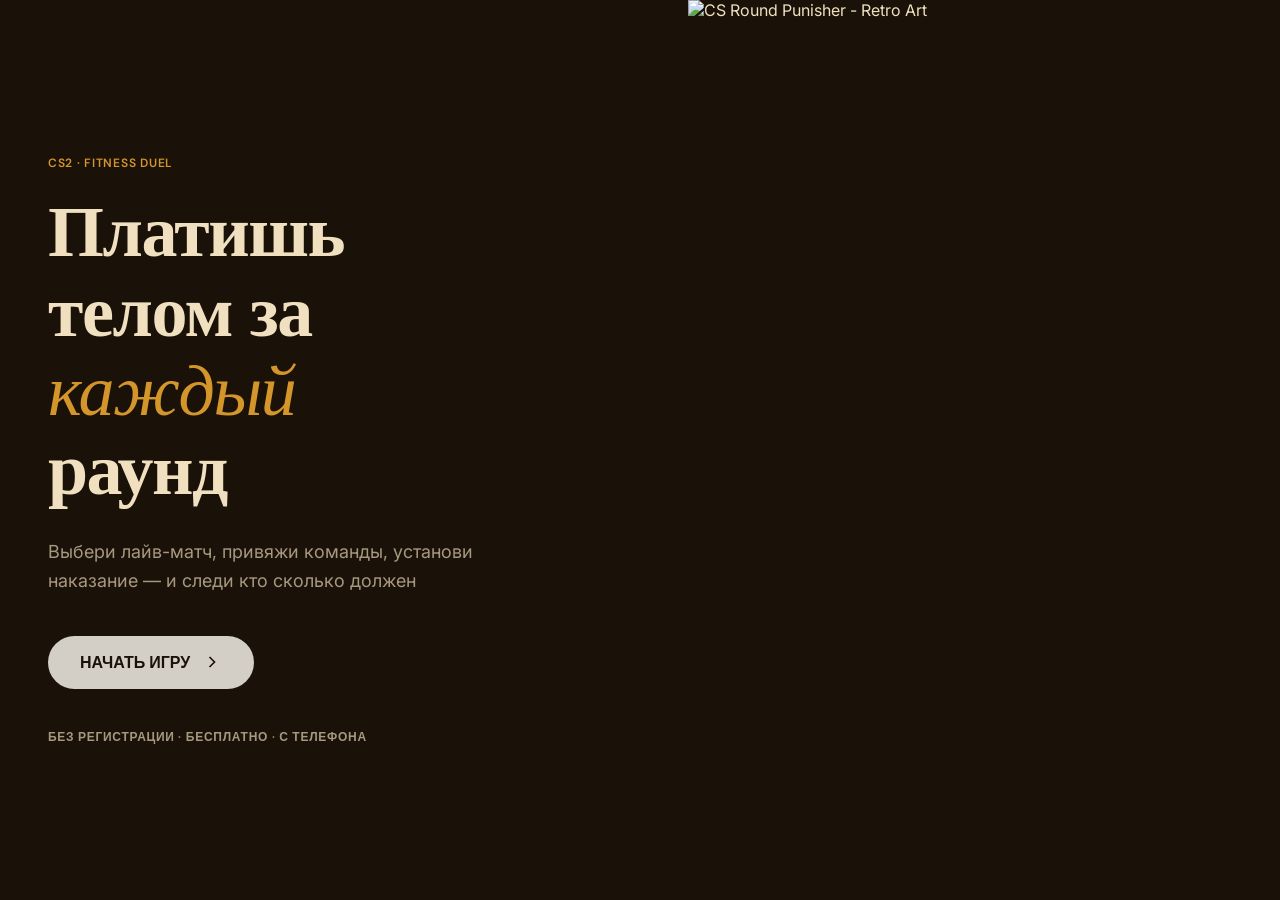
==== index.html @ 790952b7 "Initial commit: CS Round Punisher on HTML, CSS, JavaScript" ====
<!DOCTYPE html>
<html lang="ru">
<head>
    <meta charset="UTF-8">
    <meta name="viewport" content="width=device-width, initial-scale=1.0">
    <title>CS Round Punisher - Платишь телом за каждый раунд</title>
    <link rel="preconnect" href="https://fonts.googleapis.com">
    <link rel="preconnect" href="https://fonts.gstatic.com" crossorigin>
    <link href="https://fonts.googleapis.com/css2?family=Libre+Baskerville:ital,wght@0,400;0,700;1,400&family=DM+Sans:wght@400;600&family=Inter:wght@400;500;600&display=swap" rel="stylesheet">
    <link rel="stylesheet" href="styles.css">
</head>
<body>
    <div class="container">
        <!-- Левая часть - текст -->
        <div class="left-section">
            <div class="label">CS2 · FITNESS DUEL</div>
            
            <h1 class="heading">
                <span class="text-white">Платишь</span><br>
                <span class="text-white">телом за</span><br>
                <span class="text-gold italic">каждый</span><br>
                <span class="text-white">раунд</span>
            </h1>
            
            <p class="description">
                Выбери лайв-матч, привяжи команды, установи наказание — и следи кто сколько должен
            </p>
            
            <button class="cta-button" id="startButton">
                <span>НАЧАТЬ ИГРУ</span>
                <svg width="20" height="20" viewBox="0 0 24 24" fill="none" stroke="currentColor" stroke-width="2">
                    <polyline points="9 18 15 12 9 6"></polyline>
                </svg>
            </button>
            
            <div class="footer-text">БЕЗ РЕГИСТРАЦИИ · БЕСПЛАТНО · С ТЕЛЕФОНА</div>
        </div>
        
        <!-- Правая часть - изображение -->
        <div class="right-section">
            <img src="https://manus-storage.s3.amazonaws.com/cs_punisher_vertical_retro_271b6c23.png" alt="CS Round Punisher - Retro Art" class="retro-image">
        </div>
    </div>

    <script src="script.js"></script>
</body>
</html>
---- styles.css ----
/* Переменные цветов */
:root {
    --bg-dark: #1A1208;
    --text-cream: #F0E0C0;
    --text-gold: #D4952A;
    --text-muted: #A89880;
    --button-cream: #F5F0E8;
}

/* Общие стили */
* {
    margin: 0;
    padding: 0;
    box-sizing: border-box;
}

html, body {
    width: 100%;
    height: 100%;
    font-family: 'Inter', sans-serif;
    background-color: var(--bg-dark);
    color: var(--text-cream);
    overflow-x: hidden;
}

/* Основной контейнер */
.container {
    display: flex;
    min-height: 100vh;
    width: 100%;
}

/* Левая секция - текст */
.left-section {
    flex: 1;
    display: flex;
    flex-direction: column;
    justify-content: center;
    padding: 40px 48px;
    width: 50%;
}

/* Правая секция - изображение */
.right-section {
    flex: 1;
    display: flex;
    align-items: center;
    justify-content: center;
    width: 50%;
    overflow: hidden;
}

.retro-image {
    width: 100%;
    height: 100%;
    object-fit: cover;
}

/* Метка (CS2 · FITNESS DUEL) */
.label {
    font-family: 'DM Sans', sans-serif;
    font-size: 12px;
    font-weight: 600;
    letter-spacing: 0.06em;
    text-transform: uppercase;
    color: var(--text-gold);
    margin-bottom: 20px;
}

/* Заголовок */
.heading {
    font-family: 'Libre Baskerville', serif;
    font-size: 72px;
    font-weight: 700;
    line-height: 1.1;
    margin-bottom: 30px;
    letter-spacing: -0.02em;
}

.text-white {
    color: var(--text-cream);
}

.text-gold {
    color: var(--text-gold);
}

.italic {
    font-style: italic;
    font-weight: 400;
}

/* Описание */
.description {
    font-family: 'Inter', sans-serif;
    font-size: 18px;
    font-weight: 400;
    color: var(--text-muted);
    line-height: 1.6;
    margin-bottom: 40px;
    max-width: 500px;
}

/* CTA кнопка */
.cta-button {
    display: flex;
    align-items: center;
    justify-content: center;
    gap: 12px;
    padding: 16px 32px;
    background-color: var(--button-cream);
    color: var(--bg-dark);
    border: none;
    border-radius: 50px;
    font-family: 'DM Sans', sans-serif;
    font-size: 16px;
    font-weight: 600;
    text-transform: uppercase;
    cursor: pointer;
    width: fit-content;
    transition: all 0.3s ease;
    opacity: 0.85;
    position: relative;
    overflow: hidden;
}

.cta-button:hover {
    opacity: 1;
    transform: scale(1.05);
}

.cta-button svg {
    width: 20px;
    height: 20px;
    transition: transform 0.3s ease;
}

.cta-button:hover svg {
    transform: translateX(4px);
}

/* Блик при наведении */
.cta-button::before {
    content: '';
    position: absolute;
    top: 0;
    left: -100%;
    width: 100%;
    height: 100%;
    background: linear-gradient(90deg, transparent, rgba(255, 255, 255, 0.3), transparent);
    transition: left 0.6s ease;
}

.cta-button:hover::before {
    left: 100%;
}

/* Нижний текст */
.footer-text {
    font-family: 'DM Sans', sans-serif;
    font-size: 12px;
    font-weight: 600;
    letter-spacing: 0.06em;
    text-transform: uppercase;
    color: var(--text-muted);
    margin-top: 40px;
}

/* Адаптивность для планшетов */
@media (max-width: 1024px) {
    .container {
        flex-direction: column;
    }

    .left-section {
        width: 100%;
        padding: 40px 32px;
        justify-content: center;
        min-height: auto;
    }

    .right-section {
        width: 100%;
        height: 400px;
    }

    .heading {
        font-size: 56px;
    }

    .description {
        font-size: 16px;
    }
}

/* Адаптивность для мобильных */
@media (max-width: 768px) {
    .left-section {
        padding: 30px 20px;
    }

    .heading {
        font-size: 48px;
        margin-bottom: 20px;
    }

    .label {
        font-size: 11px;
        margin-bottom: 16px;
    }

    .description {
        font-size: 15px;
        margin-bottom: 30px;
    }

    .cta-button {
        padding: 14px 28px;
        font-size: 14px;
    }

    .footer-text {
        font-size: 11px;
        margin-top: 30px;
    }

    .right-section {
        height: 300px;
    }
}

/* Адаптивность для маленьких мобильных */
@media (max-width: 480px) {
    .left-section {
        padding: 20px 16px;
    }

    .heading {
        font-size: 40px;
        margin-bottom: 16px;
    }

    .label {
        font-size: 10px;
        margin-bottom: 12px;
    }

    .description {
        font-size: 14px;
        margin-bottom: 24px;
        line-height: 1.5;
    }

    .cta-button {
        padding: 12px 24px;
        font-size: 13px;
        gap: 8px;
    }

    .cta-button svg {
        width: 18px;
        height: 18px;
    }

    .footer-text {
        font-size: 10px;
        margin-top: 24px;
    }

    .right-section {
        height: 250px;
    }
}
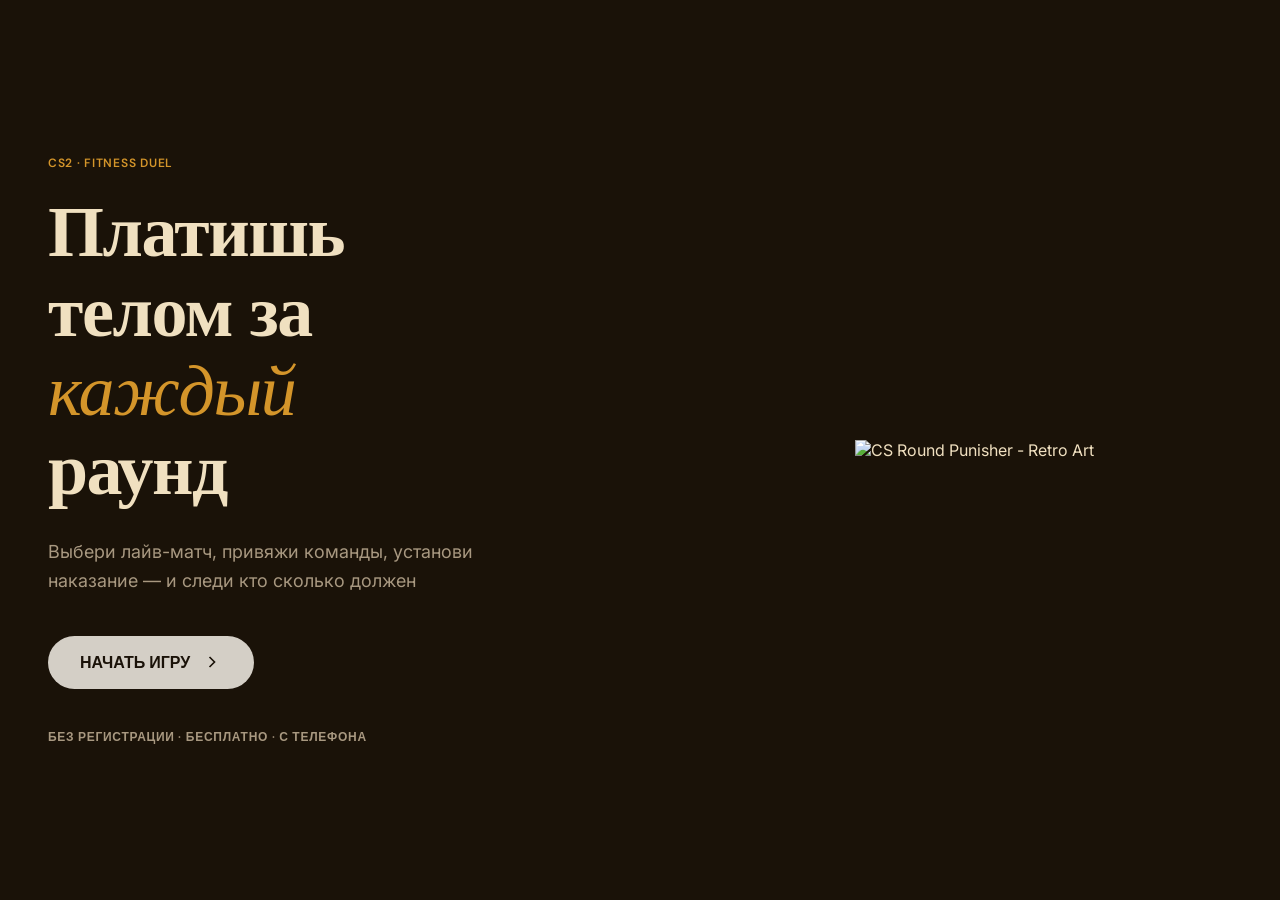
==== commit aabaef00: "update branch" ====
--- a/index.html
+++ b/index.html
@@ -38,7 +38,7 @@
         
         <!-- Правая часть - изображение -->
         <div class="right-section">
-            <img src="https://manus-storage.s3.amazonaws.com/cs_punisher_vertical_retro_271b6c23.png" alt="CS Round Punisher - Retro Art" class="retro-image">
+            <img src="https://d36hbw14aib5lz.cloudfront.net/310519663669707035/TWJa9x9JvpZZBreTATnPgM/cs_punisher_vertical_retro_271b6c23.png?Expires=1779170753&Signature=yXS6DohNQ~Oef~U~e56-ryAg6e2MZQIDFhpbiZwOHO55pRtMah1f5CehzPjUufAZeNQo2JC6AST766AdkAxnkZBjfCNgUZ0ievAl1MQ0bRfulDuFJFOqkn34L64k4dxCw-5Enwuzha3sEhgLcr5Xq4E4XYmJfKZfHPc~LewaFtjm49HVCkaol4KLOcfWfgFwN~15iPLYL5d3TtN1Hp1PA2~huHJXy6V6aglL8G37-gTYBAJfA7rZsCwYDzbDVLqGNVX6ijM2mYPRWai~hYvedxyD9iTmN8zeiI5B6f0TfbdaC~ZNk0ZWbpdrfZ-x8FEMU18GBwJWDXlQb1asKUKNlg__&Key-Pair-Id=K1MP89RTKNH4J" alt="CS Round Punisher - Retro Art" class="retro-image">
         </div>
     </div>
 
--- a/styles.css
+++ b/styles.css
@@ -26,8 +26,10 @@
 /* Основной контейнер */
 .container {
     display: flex;
-    min-height: 100vh;
+    height: 100vh;
     width: 100%;
+    max-width: 1400px;
+    margin: 0 auto;
 }
 
 /* Левая секция - текст */
@@ -37,7 +39,7 @@
     flex-direction: column;
     justify-content: center;
     padding: 40px 48px;
-    width: 50%;
+    width: 55%;
 }
 
 /* Правая секция - изображение */
@@ -46,14 +48,17 @@
     display: flex;
     align-items: center;
     justify-content: center;
-    width: 50%;
+    width: 45%;
+    padding: 20px;
     overflow: hidden;
 }
 
 .retro-image {
-    width: 100%;
-    height: 100%;
-    object-fit: cover;
+    max-width: 100%;
+    max-height: 85vh;
+    width: auto;
+    height: auto;
+    object-fit: contain;
 }
 
 /* Метка (CS2 · FITNESS DUEL) */
@@ -170,6 +175,8 @@
 @media (max-width: 1024px) {
     .container {
         flex-direction: column;
+        height: auto;
+        min-height: 100vh;
     }
 
     .left-section {
@@ -181,7 +188,13 @@
 
     .right-section {
         width: 100%;
-        height: 400px;
+        height: auto;
+        max-height: 50vh;
+        padding: 20px;
+    }
+
+    .retro-image {
+        max-height: 60vh;
     }
 
     .heading {
@@ -225,7 +238,13 @@
     }
 
     .right-section {
-        height: 300px;
+        height: auto;
+        max-height: 40vh;
+        padding: 15px;
+    }
+
+    .retro-image {
+        max-height: 50vh;
     }
 }
 
@@ -268,6 +287,12 @@
     }
 
     .right-section {
-        height: 250px;
-    }
-}
+        height: auto;
+        max-height: 35vh;
+        padding: 10px;
+    }
+
+    .retro-image {
+        max-height: 45vh;
+    }
+}
